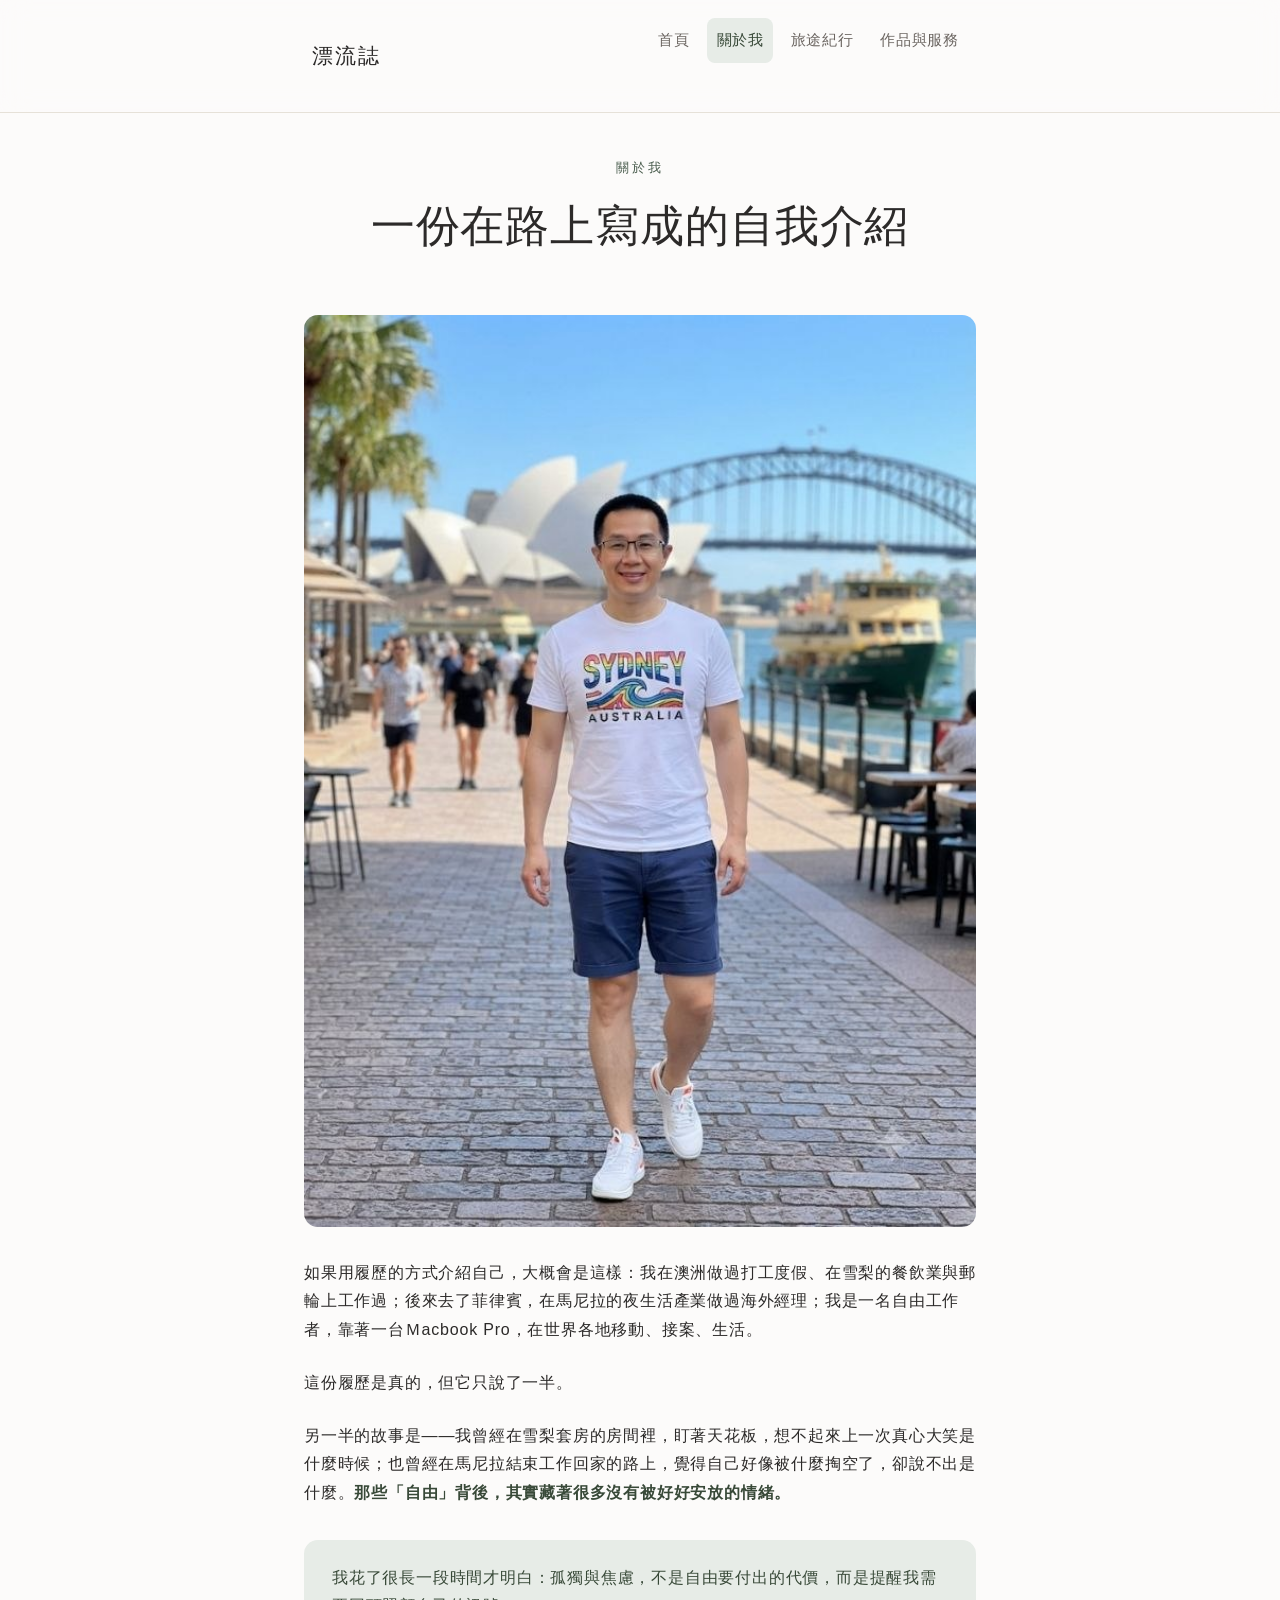
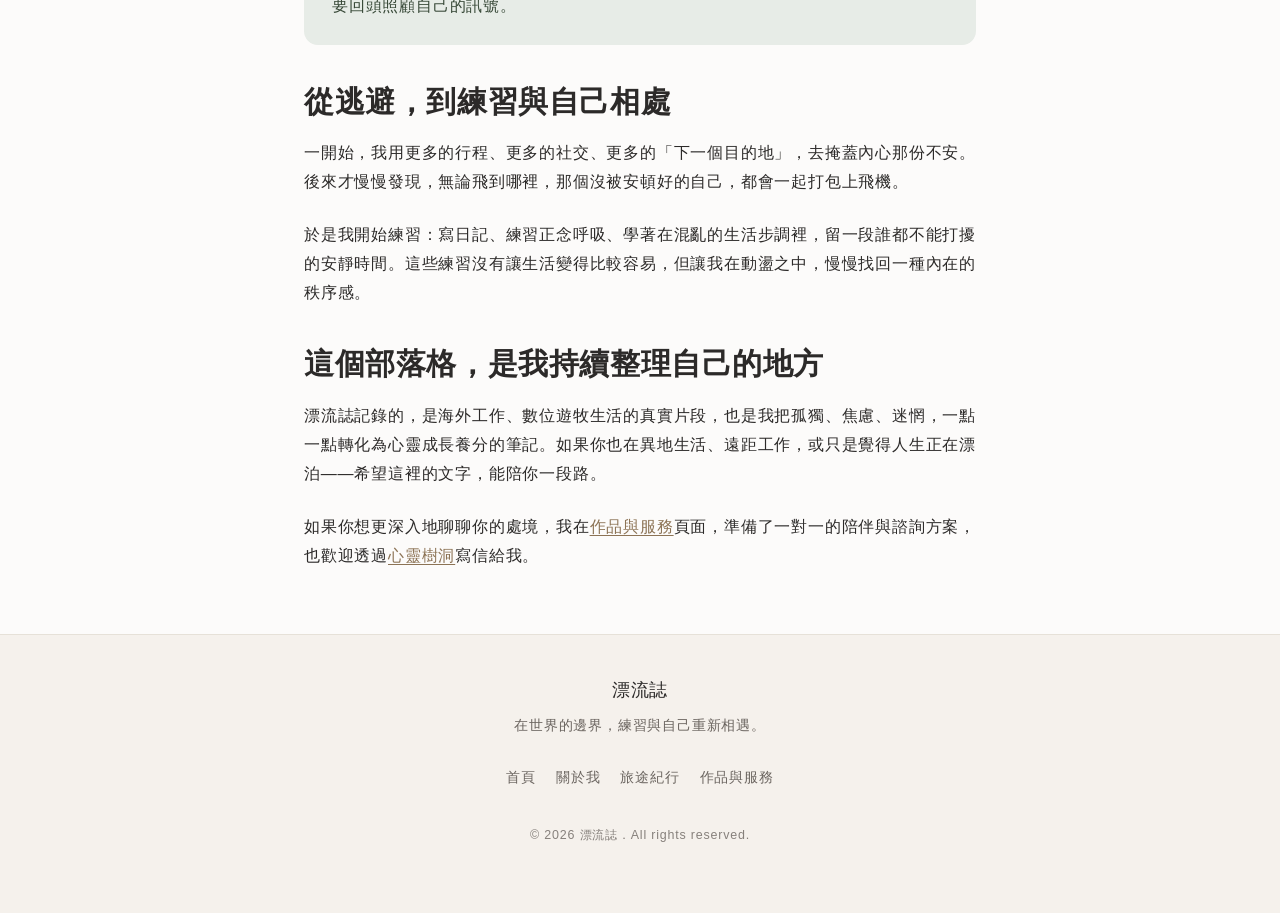
==== about.html @ 4bc253bd "first commit" ====
<!DOCTYPE html>
<html lang="zh-Hant">
<head>
  <meta charset="UTF-8">
  <meta name="viewport" content="width=device-width, initial-scale=1.0">
  <title>關於我｜漂流誌 - 一位數位遊牧者的心靈旅程告白</title>
  <meta name="description" content="關於一位曾在澳洲打工度假、菲律賓工作的數位遊牧者：這裡記錄我如何在異地漂泊中，練習與孤獨共處、重新認識自己，找回內心真正的安定與自由。">
  <meta name="robots" content="index, follow">
  <meta property="og:type" content="profile">
  <meta property="og:locale" content="zh_TW">
  <meta property="og:title" content="關於我｜漂流誌">
  <meta property="og:description" content="一位數位遊牧者的心靈旅程告白。">
  <link rel="stylesheet" href="style.css">
  <link rel="icon" href="favicon.ico">
</head>
<body>

  <header class="site-header">
    <div class="nav-wrap">
    <a href="index.html" class="logo">漂流誌</a>
       <nav class="site-nav" aria-label="主導覽">
        <ul>
          <li><a href="index.html">首頁</a></li>
          <li><a href="about.html" class="active">關於我</a></li>
          <li><a href="archive/trip.html">旅途紀行</a></li>
          <li><a href="portfolio.html">作品與服務</a></li>
        </ul>
      </nav>
    </div>
  </header>

  <main>

    <header class="article-header">
      <p class="eyebrow">關於我</p>
      <h1>一份在路上寫成的自我介紹</h1>
    </header>

    <article>
      <figure class="about-portrait">
        <img src="my-avatar.webp.jpg" alt="漂流誌創作者個人照" loading="lazy" style="width: 100%; max-width: 600px; height: auto; display: block; margin: 0 auto; border-radius: 8px;">


      </figure>

      <p>如果用履歷的方式介紹自己，大概會是這樣：我在澳洲做過打工度假、在雪梨的餐飲業與郵輪上工作過；後來去了菲律賓，在馬尼拉的夜生活產業做過海外經理；我是一名自由工作者，靠著一台Ｍacbook Pro，在世界各地移動、接案、生活。</p>

      <p>這份履歷是真的，但它只說了一半。</p>

      <p>另一半的故事是——我曾經在雪梨套房的房間裡，盯著天花板，想不起來上一次真心大笑是什麼時候；也曾經在馬尼拉結束工作回家的路上，覺得自己好像被什麼掏空了，卻說不出是什麼。<strong>那些「自由」背後，其實藏著很多沒有被好好安放的情緒。</strong></p>

      <div class="pull-note">
        我花了很長一段時間才明白：孤獨與焦慮，不是自由要付出的代價，而是提醒我需要回頭照顧自己的訊號。
      </div>

      <h2>從逃避，到練習與自己相處</h2>
      <p>一開始，我用更多的行程、更多的社交、更多的「下一個目的地」，去掩蓋內心那份不安。後來才慢慢發現，無論飛到哪裡，那個沒被安頓好的自己，都會一起打包上飛機。</p>
      <p>於是我開始練習：寫日記、練習正念呼吸、學著在混亂的生活步調裡，留一段誰都不能打擾的安靜時間。這些練習沒有讓生活變得比較容易，但讓我在動盪之中，慢慢找回一種內在的秩序感。</p>

      <h2>這個部落格，是我持續整理自己的地方</h2>
      <p>漂流誌記錄的，是海外工作、數位遊牧生活的真實片段，也是我把孤獨、焦慮、迷惘，一點一點轉化為心靈成長養分的筆記。如果你也在異地生活、遠距工作，或只是覺得人生正在漂泊——希望這裡的文字，能陪你一段路。</p>
      <p>如果你想更深入地聊聊你的處境，我在<a href="portfolio.html">作品與服務</a>頁面，準備了一對一的陪伴與諮詢方案，也歡迎透過<a href="index.html#soul-box">心靈樹洞</a>寫信給我。</p>
    </article>

  </main>

  <footer class="site-footer">
    <div class="footer-wrap">
      <p class="footer-brand">漂流誌</p>
      <p class="footer-tagline">在世界的邊界，練習與自己重新相遇。</p>
      <nav class="footer-nav" aria-label="頁尾導覽">
        <ul>
          <li><a href="index.html">首頁</a></li>
          <li><a href="about.html">關於我</a></li>
          <li><a href="archive/trip.html">旅途紀行</a></li>
          <li><a href="portfolio.html">作品與服務</a></li>
        </ul>
      </nav>
      <p class="footer-copy">&copy; 2026 漂流誌．All rights reserved.</p>
    </div>
  </footer>

</body>
</html>
---- style.css ----
/* ==========================================================================
   漂流誌 Drift Chronicle — 全域樣式表
   設計語彙：溫暖微米白／深炭灰／鼠尾草綠／大地駝色
   原則：手機優先、極致輕量、無框架、無多餘 JS
   ========================================================================== */

/* ---- 1. Reset ---- */
*,
*::before,
*::after {
  box-sizing: border-box;
  margin: 0;
  padding: 0;
}

html {
  -webkit-text-size-adjust: 100%;
  scroll-behavior: smooth;
}

img,
svg {
  display: block;
  max-width: 100%;
}

/* ---- 2. Design Tokens ---- */
:root {
  /* 色彩計畫 */
  --color-bg: #fcfbfa;
  --color-bg-alt: #f5f1ec;
  --color-bg-header: rgba(252, 251, 250, 0.82);
  --color-text: #2c2a29;
  --color-text-soft: #6b6560;
  --color-accent: #4a5d4e;
  --color-accent-dark: #384938;
  --color-accent-light: #e7ece7;
  --color-link: #8c7355;
  --color-link-dark: #6f5a42;
  --color-border: #e6e1d8;

  /* 字體 */
  --font-heading: Georgia, "Songti TC", "PMingLiU", "Noto Serif TC", serif;
  --font-body: -apple-system, BlinkMacSystemFont, "PingFang TC",
    "Microsoft JhengHei", "Helvetica Neue", "Noto Sans TC", sans-serif;

  /* 版面 */
  --max-width: 720px;
  --side-pad: 24px;
  --radius: 14px;
}

/* ---- 3. Base ---- */
body {
  background: var(--color-bg);
  color: var(--color-text);
  font-family: var(--font-body);
  font-size: 16px;
  line-height: 1.8;
  letter-spacing: 0.05em;
  -webkit-font-smoothing: antialiased;
  text-rendering: optimizeLegibility;
}

h1,
h2,
h3,
h4 {
  font-family: var(--font-heading);
  font-weight: 600;
  line-height: 1.45;
  letter-spacing: 0.02em;
  color: var(--color-text);
}

h1 {
  font-size: clamp(1.75rem, 5vw, 2.75rem);
  font-weight: 400;
}

h2 {
  font-size: clamp(1.35rem, 3.6vw, 1.85rem);
  font-weight: 600;
  margin: 2.25rem 0 1rem;
}

h3 {
  font-size: 1.15rem;
  font-weight: 600;
  margin: 1.5rem 0 0.75rem;
}

p {
  margin-bottom: 1.5em;
}

a {
  color: var(--color-link);
  text-decoration: underline;
  text-underline-offset: 3px;
  text-decoration-thickness: 1px;
}

a:hover {
  color: var(--color-link-dark);
}

a:focus-visible,
button:focus-visible,
input:focus-visible,
textarea:focus-visible {
  outline: 2px solid var(--color-accent);
  outline-offset: 3px;
}

strong {
  color: var(--color-accent-dark);
}

blockquote {
  border-left: 3px solid var(--color-accent);
  padding-left: 1.25rem;
  margin: 2.25rem 0;
  font-style: italic;
  color: var(--color-text-soft);
  font-size: 1.05rem;
}

ul,
ol {
  padding-left: 1.4rem;
  margin-bottom: 1.5em;
}

li {
  margin-bottom: 0.5em;
}

hr.rule {
  border: none;
  border-top: 1px solid var(--color-border);
  margin: 2.5rem 0;
}

/* ---- 4. 導覽列 Header / Nav（手機優先：垂直排列，桌面轉橫向）---- */
.site-header {
  position: sticky;
  top: 0;
  z-index: 100;
  background: var(--color-bg-header);
  backdrop-filter: blur(14px);
  -webkit-backdrop-filter: blur(14px);
  border-bottom: 1px solid var(--color-border);
}

.nav-wrap {
  max-width: var(--max-width);
  margin: 0 auto;
  padding: 0.85rem var(--side-pad) 0.6rem;
}

.logo {
  font-family: var(--font-heading);
  font-size: 1.3rem;
  letter-spacing: 0.1em;
  color: var(--color-text);
  text-decoration: none;
  display: inline-block;
}

.logo:hover {
  color: var(--color-accent-dark);
}

.site-nav ul {
  list-style: none;
  display: flex;
  flex-direction: column;
  gap: 0.15rem;
  margin-top: 0.6rem;
  padding: 0;
}

.site-nav a {
  display: block;
  padding: 0.55rem 0.6rem;
  border-radius: 8px;
  color: var(--color-text-soft);
  text-decoration: none;
  font-size: 0.95rem;
  letter-spacing: 0.04em;
}

.site-nav a:hover,
.site-nav a.active {
  color: var(--color-accent-dark);
  background: var(--color-accent-light);
}

@media (min-width: 768px) {
  .nav-wrap {
    display: flex;
    align-items: center;
    justify-content: space-between;
    padding: 1.1rem 32px;
  }
  .site-nav ul {
    flex-direction: row;
    gap: 0.5rem;
    margin-top: 0;
  }
}

/* ---- 5. 主內文容器 ---- */
main {
  max-width: var(--max-width);
  margin: 0 auto;
  padding: 0 var(--side-pad);
}

/* ---- 6. Hero 區塊（呼吸感光暈為簽名視覺元素）---- */
.hero {
  position: relative;
  text-align: center;
  padding: 3.75rem 0 2.5rem;
  overflow: hidden;
}

.hero::before {
  content: "";
  position: absolute;
  top: 46%;
  left: 50%;
  width: 320px;
  height: 320px;
  background: radial-gradient(circle, rgba(74, 93, 78, 0.18), transparent 70%);
  transform: translate(-50%, -50%) scale(0.9);
  animation: breathe 6s ease-in-out infinite;
  z-index: -1;
}

@keyframes breathe {
  0%,
  100% {
    transform: translate(-50%, -50%) scale(0.85);
    opacity: 0.55;
  }
  50% {
    transform: translate(-50%, -50%) scale(1.2);
    opacity: 1;
  }
}

@media (prefers-reduced-motion: reduce) {
  .hero::before {
    animation: none;
  }
}

.eyebrow {
  display: inline-block;
  font-size: 0.8rem;
  letter-spacing: 0.22em;
  color: var(--color-accent);
  text-transform: uppercase;
  margin-bottom: 1rem;
}

.hero h1 {
  max-width: 15ch;
  margin: 0 auto;
}

.hero .lead {
  max-width: 48ch;
  margin: 1.1rem auto 0;
  color: var(--color-text-soft);
  font-size: 1.05rem;
}

/* ---- 7. 分隔符（葉形簽名圖示，取代通用編號標記）---- */
.divider {
  display: flex;
  align-items: center;
  justify-content: center;
  gap: 0.75rem;
  margin: 3rem 0;
  color: var(--color-accent);
}

.divider .line {
  height: 1px;
  width: 48px;
  background: var(--color-border);
}

.divider svg {
  width: 22px;
  height: 22px;
}

/* ---- 8. 卡片：文章 / 服務 ---- */
.article-card {
  padding: 1.75rem 0;
  border-bottom: 1px solid var(--color-border);
}

.article-card:last-child {
  border-bottom: none;
}

.article-card figure {
  margin: 0 0 1rem;
  border-radius: var(--radius);
  overflow: hidden;
}

.article-card img {
  width: 100%;
  height: auto;
  border-radius: var(--radius);
}

.article-card h2,
.article-card h3 {
  margin: 0 0 0.5rem;
}

.article-card p {
  color: var(--color-text-soft);
  margin-bottom: 0.85rem;
}

.service-card {
  background: var(--color-bg-alt);
  border: 1px solid var(--color-border);
  border-radius: var(--radius);
  padding: 1.85rem;
  margin-bottom: 1.5rem;
}

.service-card h3 {
  margin-top: 0;
  color: var(--color-accent-dark);
}

.service-card .price {
  display: inline-block;
  font-size: 0.82rem;
  letter-spacing: 0.05em;
  color: var(--color-text-soft);
  background: #fff;
  border: 1px solid var(--color-border);
  border-radius: 999px;
  padding: 0.25rem 0.9rem;
  margin-top: 0.5rem;
}

/* ---- 9. 按鈕 / 連結型 CTA ---- */
.btn {
  display: inline-block;
  padding: 0.65rem 1.6rem;
  border: 1px solid var(--color-accent);
  color: var(--color-accent-dark);
  border-radius: 999px;
  text-decoration: none;
  font-size: 0.92rem;
  letter-spacing: 0.04em;
  transition: background 0.2s ease, color 0.2s ease;
}

.btn:hover {
  background: var(--color-accent);
  color: #fff;
}

.btn-primary {
  background: var(--color-accent);
  color: #fff;
  border-color: var(--color-accent);
}

.btn-primary:hover {
  background: var(--color-accent-dark);
  color: #fff;
}

/* ---- 10. 心靈樹洞表單 ---- */
.soul-box {
  background: var(--color-bg-alt);
  border: 1px solid var(--color-border);
  border-radius: 20px;
  padding: 2.25rem 1.5rem;
  margin: 3rem 0 3.5rem;
}

.soul-box .eyebrow {
  margin-bottom: 0.75rem;
}

.soul-box h2 {
  margin-top: 0;
}

.soul-box .intro {
  color: var(--color-text-soft);
  margin-bottom: 1.75rem;
}

.soul-form label {
  display: block;
  font-size: 0.85rem;
  letter-spacing: 0.03em;
  color: var(--color-text-soft);
  margin-bottom: 0.4rem;
}

.soul-form input,
.soul-form textarea {
  width: 100%;
  padding: 0.8rem 0.9rem;
  margin-bottom: 1.35rem;
  border: 1px solid var(--color-border);
  border-radius: 10px;
  background: #fff;
  font-family: var(--font-body);
  font-size: 1rem;
  color: var(--color-text);
  letter-spacing: 0.02em;
}

.soul-form textarea {
  min-height: 150px;
  resize: vertical;
  line-height: 1.7;
}

.soul-form .field-note {
  font-size: 0.8rem;
  color: var(--color-text-soft);
  margin-top: -1rem;
  margin-bottom: 1.35rem;
}

.soul-form button {
  width: 100%;
  background: var(--color-accent);
  color: #fff;
  border: none;
  padding: 0.9rem 2rem;
  border-radius: 999px;
  font-size: 1rem;
  letter-spacing: 0.08em;
  cursor: pointer;
  font-family: var(--font-body);
  transition: background 0.2s ease;
}

.soul-form button:hover {
  background: var(--color-accent-dark);
}

@media (min-width: 480px) {
  .soul-form button {
    width: auto;
  }
}

/* ---- 11. Figure / Caption ---- */
figure {
  margin: 2rem 0;
}

figcaption {
  font-size: 0.82rem;
  color: var(--color-text-soft);
  margin-top: 0.6rem;
  text-align: center;
  letter-spacing: 0.03em;
}

/* ---- 12. 文章專屬版型 ---- */
.article-header {
  padding: 2.5rem 0 1.5rem;
  text-align: center;
}

.article-header .meta {
  font-size: 0.85rem;
  color: var(--color-text-soft);
  margin-top: 1rem;
}

.article-body p {
  margin-bottom: 1.6em;
}

/* ---- 13. Footer ---- */
.site-footer {
  border-top: 1px solid var(--color-border);
  margin-top: 4rem;
  padding: 2.5rem var(--side-pad) 3rem;
  background: var(--color-bg-alt);
}

.footer-wrap {
  max-width: var(--max-width);
  margin: 0 auto;
  text-align: center;
}

.footer-brand {
  font-family: var(--font-heading);
  font-size: 1.1rem;
  color: var(--color-text);
  margin-bottom: 0.4rem;
}

.footer-tagline {
  font-size: 0.9rem;
  color: var(--color-text-soft);
  margin-bottom: 1.5rem;
}

.footer-nav ul {
  list-style: none;
  display: flex;
  flex-wrap: wrap;
  justify-content: center;
  gap: 1.25rem;
  padding: 0;
  margin-bottom: 1.5rem;
}

.footer-nav a {
  color: var(--color-text-soft);
  text-decoration: none;
  font-size: 0.9rem;
}

.footer-nav a:hover {
  color: var(--color-accent-dark);
}

.footer-copy {
  font-size: 0.78rem;
  color: var(--color-text-soft);
  opacity: 0.8;
}

/* ---- 14. 關於頁專屬 ---- */
.about-portrait {
  border-radius: var(--radius);
  overflow: hidden;
  margin: 2rem 0;
}

.pull-note {
  background: var(--color-accent-light);
  border-radius: var(--radius);
  padding: 1.5rem 1.75rem;
  margin: 2rem 0;
  color: var(--color-accent-dark);
  font-size: 0.98rem;
}

/* ---- 15. Utility ---- */
.text-center {
  text-align: center;
}

.mt-lg {
  margin-top: 3rem;
}
/* --- 手機版：強制精簡 Header --- */
@media (max-width: 768px) {
    .site-header {
        position: relative !important; /* 確保不被絕對定位撐開 */
        padding: 5px 0 !important;     /* 將上下留白壓縮到極致 */
        height: auto !important;       /* 讓高度隨內容自動縮放 */
        min-height: 0 !important;      /* 移除所有隱形的最小高度限制 */
    }

    /* 將導覽列改為水平並縮小間距 */
    .site-nav {
        margin: 0 !important;
        padding: 0 !important;
    }
    
    .site-nav ul {
        display: flex !important;      /* 強制水平排列 */
        justify-content: center;
        padding: 0 !important;
        margin: 0 !important;
    }

    .site-nav li {
        margin: 0 8px !important;      /* 減少項目間距 */
    }
}
/* 針對 article 內的圖片進行 100% 寬度設定 */
article figure img {
    width: 100% !important;
    height: auto !important;
    max-width: 100% !important;
    display: block !important;
    border-radius: 8px;
}
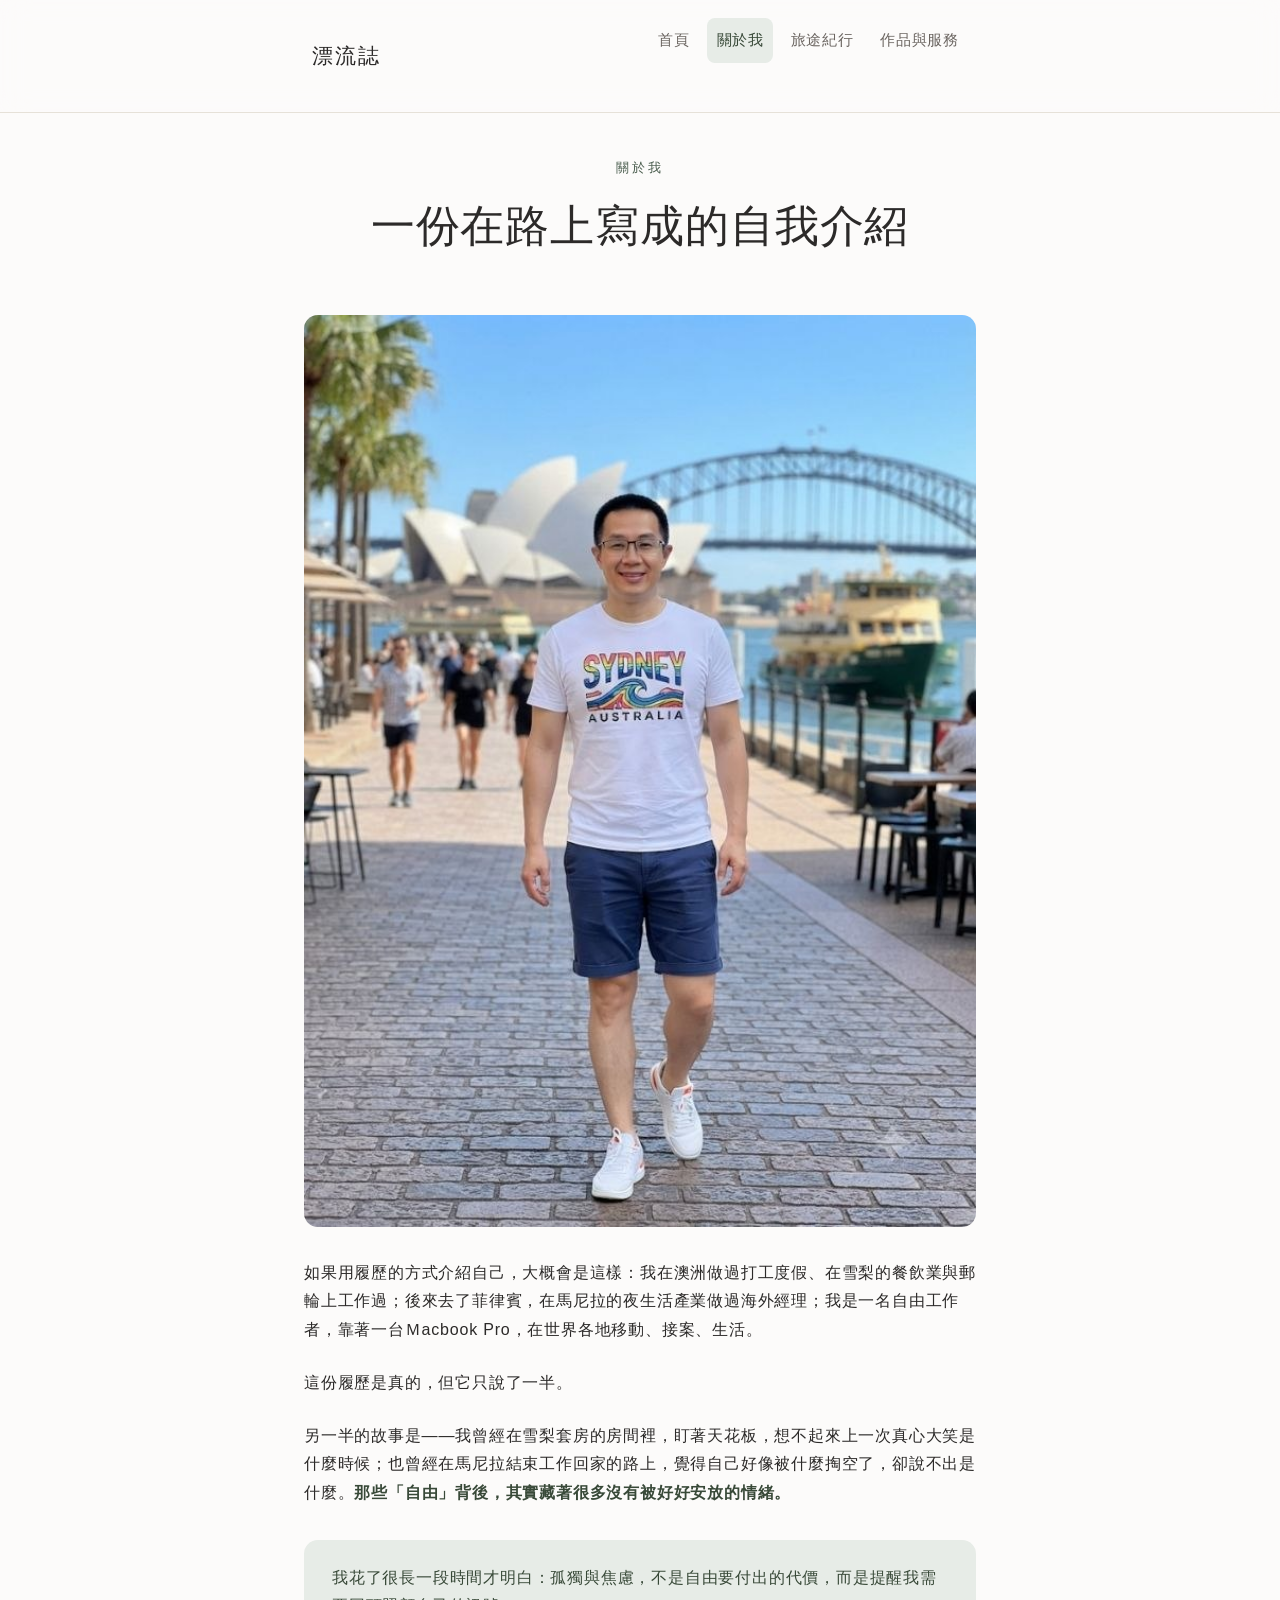
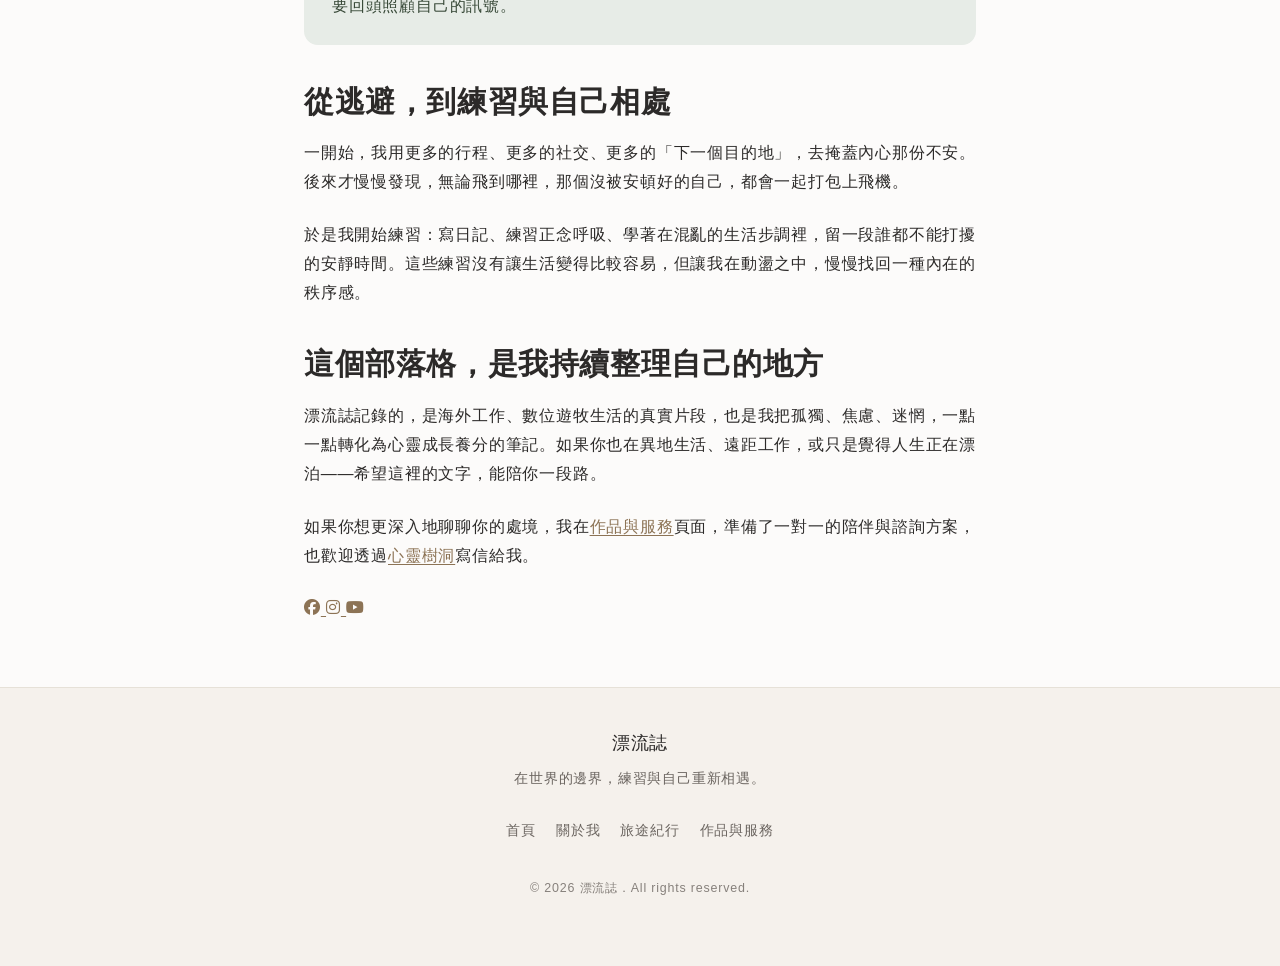
==== commit 9ffeb861: "switch to Font Awesome for social icons" ====
--- a/about.html
+++ b/about.html
@@ -12,6 +12,7 @@
   <meta property="og:description" content="一位數位遊牧者的心靈旅程告白。">
   <link rel="stylesheet" href="style.css">
   <link rel="icon" href="favicon.ico">
+  <link rel="stylesheet" href="https://cdnjs.cloudflare.com/ajax/libs/font-awesome/6.4.0/css/all.min.css">
 </head>
 <body>
 
@@ -60,6 +61,17 @@
       <h2>這個部落格，是我持續整理自己的地方</h2>
       <p>漂流誌記錄的，是海外工作、數位遊牧生活的真實片段，也是我把孤獨、焦慮、迷惘，一點一點轉化為心靈成長養分的筆記。如果你也在異地生活、遠距工作，或只是覺得人生正在漂泊——希望這裡的文字，能陪你一段路。</p>
       <p>如果你想更深入地聊聊你的處境，我在<a href="portfolio.html">作品與服務</a>頁面，準備了一對一的陪伴與諮詢方案，也歡迎透過<a href="index.html#soul-box">心靈樹洞</a>寫信給我。</p>
+    <div class="social-links">
+  <a href="https://facebook.com/will.guo.52" target="_blank" rel="noopener noreferrer" title="在 Facebook 追蹤">
+    <i class="fab fa-facebook"></i>
+  </a>
+  <a href="https://instagram.com/willc_chen7" target="_blank" rel="noopener noreferrer" title="在 Instagram 追蹤">
+    <i class="fab fa-instagram"></i>
+  </a>
+  <a href="https://youtube.com/@kongjiewilliam" target="_blank" rel="noopener noreferrer" title="訂閱 YouTube 頻道">
+    <i class="fab fa-youtube"></i>
+  </a>
+</div>
     </article>
 
   </main>
